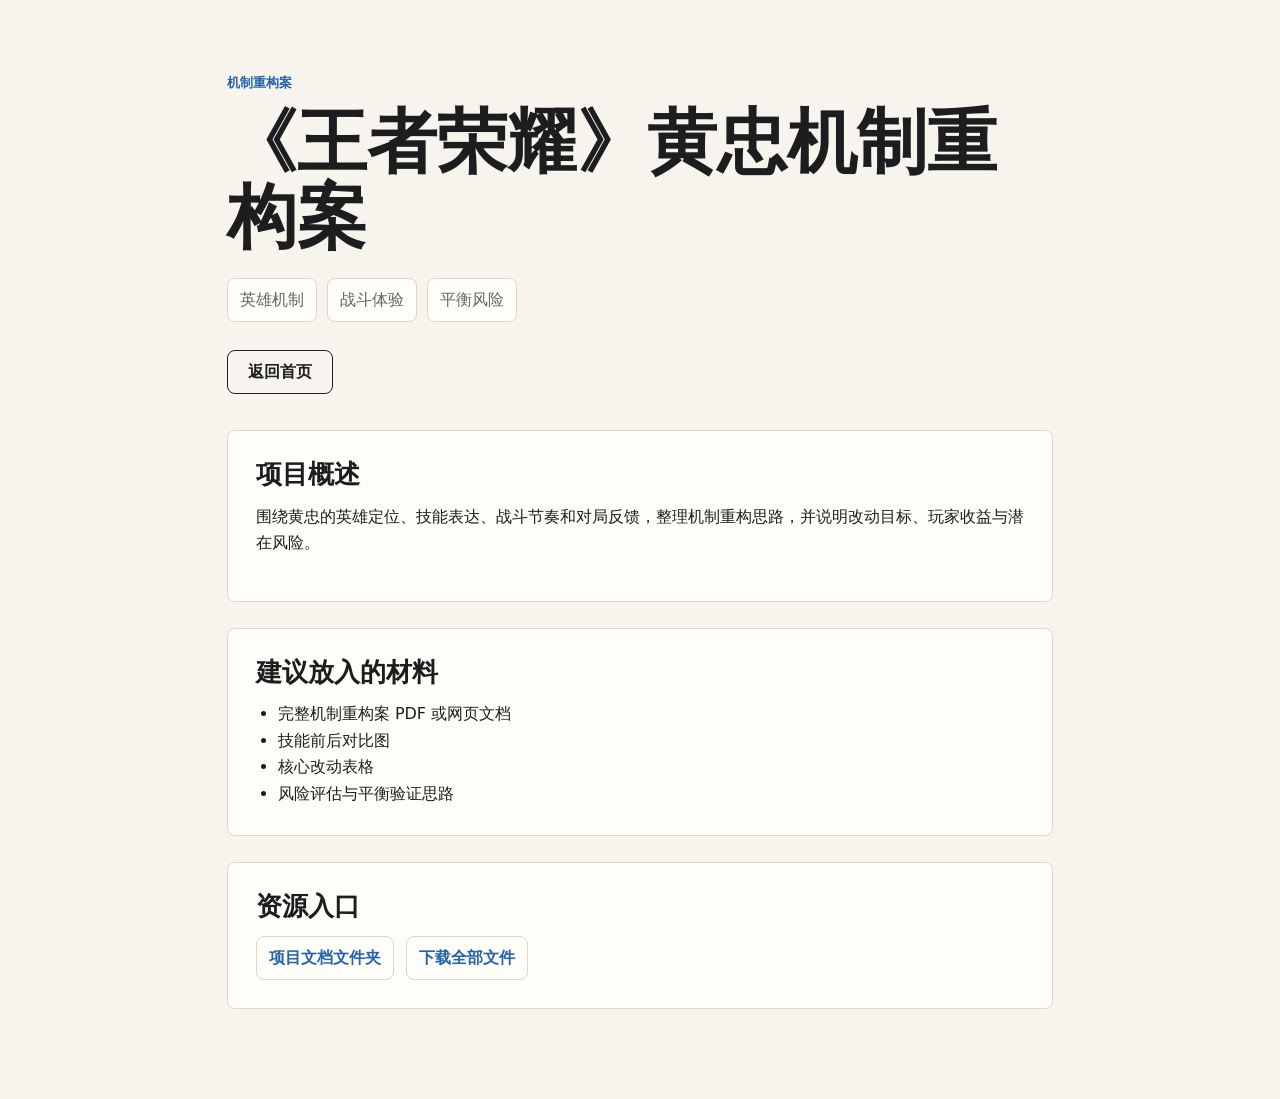
==== projects/01-huangzhong-rework/index.html @ 5733d49c "Add Chinese portfolio homepage" ====
<!doctype html>
<html lang="zh-CN">
  <head>
    <meta charset="utf-8" />
    <meta name="viewport" content="width=device-width, initial-scale=1" />
    <title>《王者荣耀》黄忠机制重构案</title>
    <link rel="stylesheet" href="../../assets/css/site.css" />
  </head>
  <body>
    <main class="project-page">
      <header>
        <p class="eyebrow">机制重构案</p>
        <h1>《王者荣耀》黄忠机制重构案</h1>
        <div class="project-meta">
          <span>英雄机制</span>
          <span>战斗体验</span>
          <span>平衡风险</span>
        </div>
        <a class="button secondary" href="../../index.html">返回首页</a>
      </header>

      <section class="content-block">
        <h2>项目概述</h2>
        <p>围绕黄忠的英雄定位、技能表达、战斗节奏和对局反馈，整理机制重构思路，并说明改动目标、玩家收益与潜在风险。</p>
      </section>

      <section class="content-block">
        <h2>建议放入的材料</h2>
        <ul>
          <li>完整机制重构案 PDF 或网页文档</li>
          <li>技能前后对比图</li>
          <li>核心改动表格</li>
          <li>风险评估与平衡验证思路</li>
        </ul>
      </section>

      <section class="content-block">
        <h2>资源入口</h2>
        <div class="resource-list">
          <a class="resource-link" href="docs/">项目文档文件夹</a>
          <a class="resource-link" href="../../downloads/01-huangzhong-rework.zip">下载全部文件</a>
        </div>
      </section>
    </main>
  </body>
</html>
---- assets/css/site.css ----
:root {
  color-scheme: light;
  --bg: #f7f4ed;
  --paper: #fffdf8;
  --ink: #1d1d1f;
  --muted: #66645e;
  --line: #ded6c8;
  --accent: #2364aa;
  --accent-strong: #174a7e;
  --warm: #c8512f;
  --green: #2d6a4f;
  --shadow: 0 18px 50px rgba(41, 35, 25, 0.12);
}

* {
  box-sizing: border-box;
}

html {
  scroll-behavior: smooth;
}

body {
  margin: 0;
  background: var(--bg);
  color: var(--ink);
  font-family:
    "Microsoft YaHei",
    "PingFang SC",
    system-ui,
    -apple-system,
    BlinkMacSystemFont,
    "Segoe UI",
    sans-serif;
  line-height: 1.65;
}

a {
  color: inherit;
  text-decoration: none;
}

.site-header {
  position: sticky;
  top: 0;
  z-index: 10;
  display: flex;
  align-items: center;
  justify-content: space-between;
  gap: 24px;
  min-height: 72px;
  padding: 0 6vw;
  border-bottom: 1px solid rgba(222, 214, 200, 0.82);
  background: rgba(247, 244, 237, 0.92);
  backdrop-filter: blur(16px);
}

.brand {
  display: inline-flex;
  align-items: center;
  gap: 10px;
  font-weight: 700;
}

.brand-mark {
  display: grid;
  width: 34px;
  height: 34px;
  place-items: center;
  border-radius: 8px;
  background: var(--ink);
  color: var(--paper);
  font-size: 18px;
}

.nav {
  display: flex;
  align-items: center;
  gap: 22px;
  color: var(--muted);
  font-size: 15px;
}

.nav a:hover {
  color: var(--ink);
}

.hero {
  display: grid;
  grid-template-columns: minmax(0, 1fr) 360px;
  gap: 48px;
  align-items: end;
  min-height: calc(100vh - 72px);
  padding: 12vh 6vw 9vh;
  border-bottom: 1px solid var(--line);
}

.hero-copy {
  max-width: 850px;
}

.eyebrow {
  margin: 0 0 12px;
  color: var(--accent);
  font-size: 13px;
  font-weight: 700;
  letter-spacing: 0;
  text-transform: uppercase;
}

h1,
h2,
h3,
p {
  margin-top: 0;
}

h1 {
  max-width: 780px;
  margin-bottom: 24px;
  font-size: clamp(44px, 8vw, 88px);
  line-height: 1.06;
  letter-spacing: 0;
}

h2 {
  margin-bottom: 0;
  font-size: clamp(28px, 4vw, 44px);
  line-height: 1.18;
  letter-spacing: 0;
}

h3 {
  margin-bottom: 10px;
  font-size: 22px;
  line-height: 1.28;
  letter-spacing: 0;
}

.hero-summary {
  max-width: 720px;
  margin-bottom: 32px;
  color: var(--muted);
  font-size: 19px;
}

.hero-actions,
.contact-actions {
  display: flex;
  flex-wrap: wrap;
  gap: 14px;
}

.button {
  display: inline-flex;
  align-items: center;
  justify-content: center;
  min-height: 44px;
  padding: 0 20px;
  border: 1px solid var(--ink);
  border-radius: 8px;
  font-weight: 700;
}

.button.primary {
  background: var(--ink);
  color: var(--paper);
}

.button.secondary {
  background: transparent;
}

.hero-panel {
  display: grid;
  gap: 14px;
}

.hero-panel div {
  padding: 24px;
  border: 1px solid var(--line);
  border-radius: 8px;
  background: var(--paper);
  box-shadow: var(--shadow);
}

.hero-panel strong {
  display: block;
  margin-bottom: 4px;
  color: var(--warm);
  font-size: 42px;
  line-height: 1;
}

.hero-panel span {
  color: var(--muted);
}

.section {
  padding: 88px 6vw;
  border-bottom: 1px solid var(--line);
}

.section-heading {
  display: flex;
  align-items: end;
  justify-content: space-between;
  gap: 24px;
  margin-bottom: 34px;
}

.project-grid {
  display: grid;
  grid-template-columns: repeat(3, minmax(0, 1fr));
  gap: 22px;
}

.project-card,
.document-card,
.list-panel {
  border: 1px solid var(--line);
  border-radius: 8px;
  background: var(--paper);
}

.project-card {
  overflow: hidden;
}

.project-cover {
  min-height: 210px;
  background:
    linear-gradient(135deg, rgba(29, 29, 31, 0.18), rgba(29, 29, 31, 0.02)),
    #d9cfbd;
}

.cover-strategy {
  background:
    linear-gradient(135deg, rgba(200, 81, 47, 0.88), rgba(35, 100, 170, 0.38)),
    #d6c4a9;
}

.cover-demo {
  background:
    linear-gradient(135deg, rgba(35, 100, 170, 0.9), rgba(45, 106, 79, 0.46)),
    #b8c6c9;
}

.cover-survivor {
  background:
    linear-gradient(135deg, rgba(45, 106, 79, 0.92), rgba(200, 81, 47, 0.42)),
    #c7d2b8;
}

.project-body {
  padding: 24px;
}

.project-body p {
  color: var(--muted);
}

.project-body a {
  display: inline-flex;
  color: var(--accent);
  font-weight: 700;
}

.card-actions {
  display: flex;
  flex-wrap: wrap;
  gap: 12px 16px;
  margin-top: 8px;
}

.tag {
  margin-bottom: 8px;
  color: var(--warm) !important;
  font-size: 13px;
  font-weight: 700;
}

.split-section {
  display: grid;
  grid-template-columns: 0.85fr 1.15fr;
  gap: 48px;
  align-items: start;
}

.list-panel {
  overflow: hidden;
}

.work-row {
  display: grid;
  gap: 4px;
  padding: 22px 24px;
  border-bottom: 1px solid var(--line);
}

.work-row:last-child {
  border-bottom: 0;
}

.work-row span {
  font-size: 20px;
  font-weight: 700;
}

.work-row small {
  color: var(--muted);
  font-size: 14px;
}

.document-grid {
  display: grid;
  grid-template-columns: repeat(4, minmax(0, 1fr));
  gap: 16px;
}

.document-card {
  display: grid;
  gap: 10px;
  min-height: 150px;
  padding: 22px;
}

.document-card strong {
  font-size: 18px;
  line-height: 1.35;
}

.document-card span {
  color: var(--muted);
  font-size: 14px;
}

.contact-section {
  display: flex;
  align-items: center;
  justify-content: space-between;
  gap: 32px;
}

.release-panel {
  display: flex;
  align-items: center;
  justify-content: space-between;
  gap: 24px;
  padding: 28px;
  border: 1px solid var(--line);
  border-radius: 8px;
  background: var(--paper);
}

.release-panel h3 {
  margin-bottom: 8px;
}

.release-panel p {
  max-width: 700px;
  margin-bottom: 0;
  color: var(--muted);
}

.footer {
  display: flex;
  flex-wrap: wrap;
  justify-content: space-between;
  gap: 16px;
  padding: 28px 6vw;
  color: var(--muted);
  font-size: 14px;
}

.project-page {
  max-width: 980px;
  margin: 0 auto;
  padding: 72px 6vw 90px;
}

.project-page header {
  margin-bottom: 36px;
}

.project-page h1 {
  font-size: clamp(38px, 6vw, 70px);
}

.project-meta {
  display: flex;
  flex-wrap: wrap;
  gap: 10px;
  margin-bottom: 28px;
}

.project-meta span,
.resource-link {
  border: 1px solid var(--line);
  border-radius: 8px;
  background: var(--paper);
  padding: 8px 12px;
  color: var(--muted);
}

.content-block {
  margin-top: 26px;
  padding: 28px;
  border: 1px solid var(--line);
  border-radius: 8px;
  background: var(--paper);
}

.content-block h2 {
  margin-bottom: 14px;
  font-size: 26px;
}

.content-block ul {
  margin: 0;
  padding-left: 22px;
}

.resource-list {
  display: flex;
  flex-wrap: wrap;
  gap: 12px;
}

.resource-link {
  display: inline-flex;
  color: var(--accent);
  font-weight: 700;
}

@media (max-width: 900px) {
  .site-header {
    position: static;
    align-items: flex-start;
    flex-direction: column;
    padding-top: 18px;
    padding-bottom: 18px;
  }

  .nav {
    flex-wrap: wrap;
    gap: 14px;
  }

  .hero,
  .split-section {
    grid-template-columns: 1fr;
  }

  .hero {
    min-height: auto;
    padding-top: 72px;
  }

  .project-grid,
  .document-grid {
    grid-template-columns: 1fr;
  }

  .section-heading,
  .contact-section,
  .release-panel {
    align-items: flex-start;
    flex-direction: column;
  }
}
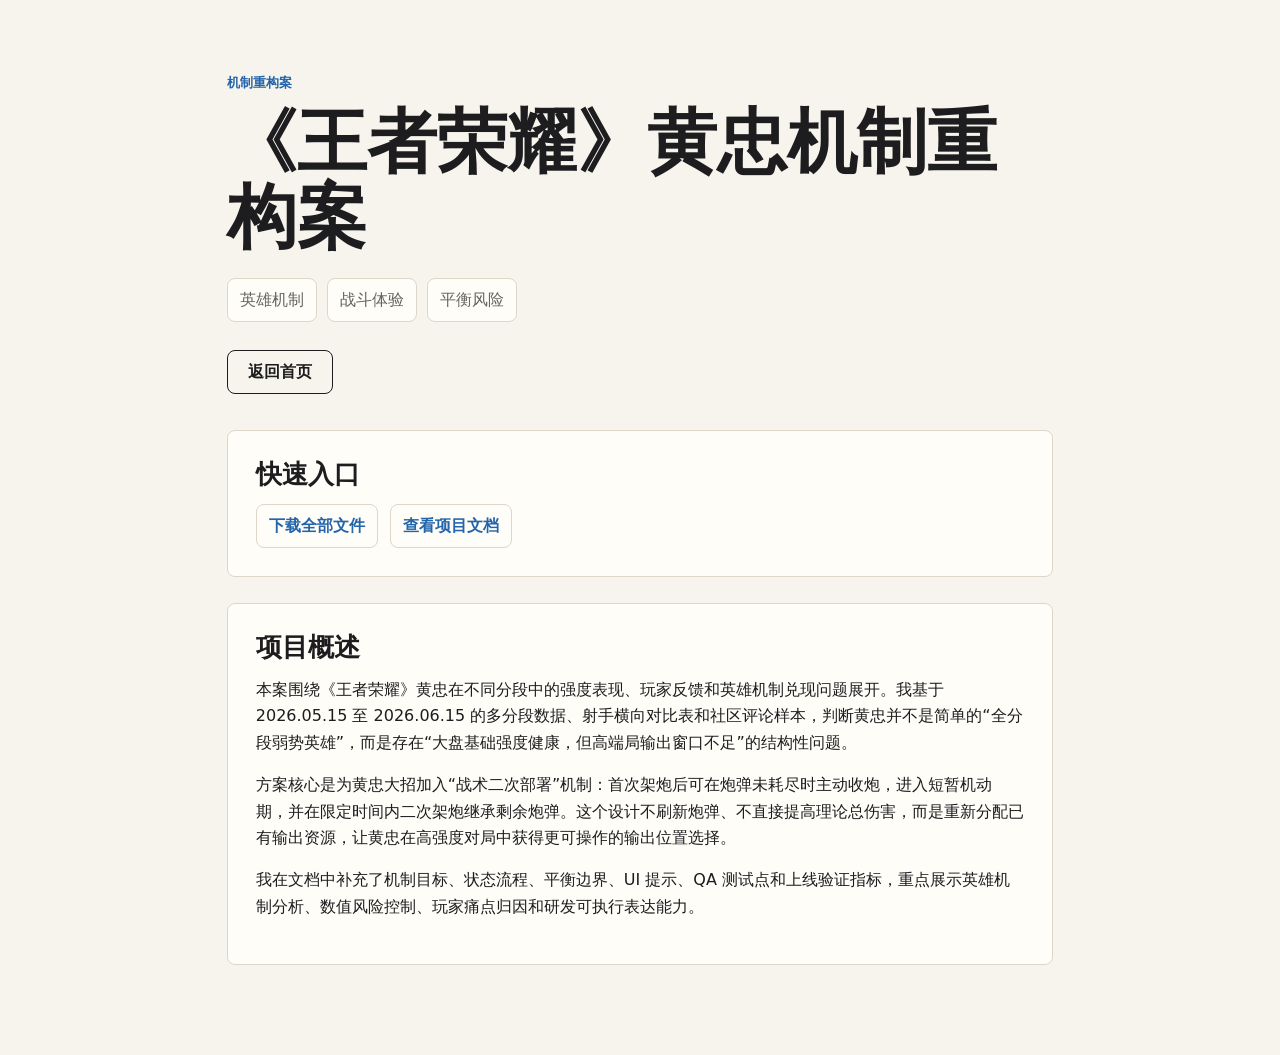
==== commit b9cfcbbe: "Polish project detail pages" ====
--- a/projects/01-huangzhong-rework/index.html
+++ b/projects/01-huangzhong-rework/index.html
@@ -20,26 +20,18 @@
       </header>
 
       <section class="content-block">
-        <h2>项目概述</h2>
-        <p>围绕黄忠的英雄定位、技能表达、战斗节奏和对局反馈，整理机制重构思路，并说明改动目标、玩家收益与潜在风险。</p>
+        <h2>快速入口</h2>
+        <div class="resource-list">
+          <a class="resource-link" href="../../downloads/01-huangzhong-rework.zip">下载全部文件</a>
+          <a class="resource-link" href="docs/">查看项目文档</a>
+        </div>
       </section>
 
       <section class="content-block">
-        <h2>建议放入的材料</h2>
-        <ul>
-          <li>完整机制重构案 PDF 或网页文档</li>
-          <li>技能前后对比图</li>
-          <li>核心改动表格</li>
-          <li>风险评估与平衡验证思路</li>
-        </ul>
-      </section>
-
-      <section class="content-block">
-        <h2>资源入口</h2>
-        <div class="resource-list">
-          <a class="resource-link" href="docs/">项目文档文件夹</a>
-          <a class="resource-link" href="../../downloads/01-huangzhong-rework.zip">下载全部文件</a>
-        </div>
+        <h2>项目概述</h2>
+        <p>本案围绕《王者荣耀》黄忠在不同分段中的强度表现、玩家反馈和英雄机制兑现问题展开。我基于 2026.05.15 至 2026.06.15 的多分段数据、射手横向对比表和社区评论样本，判断黄忠并不是简单的“全分段弱势英雄”，而是存在“大盘基础强度健康，但高端局输出窗口不足”的结构性问题。</p>
+        <p>方案核心是为黄忠大招加入“战术二次部署”机制：首次架炮后可在炮弹未耗尽时主动收炮，进入短暂机动期，并在限定时间内二次架炮继承剩余炮弹。这个设计不刷新炮弹、不直接提高理论总伤害，而是重新分配已有输出资源，让黄忠在高强度对局中获得更可操作的输出位置选择。</p>
+        <p>我在文档中补充了机制目标、状态流程、平衡边界、UI 提示、QA 测试点和上线验证指标，重点展示英雄机制分析、数值风险控制、玩家痛点归因和研发可执行表达能力。</p>
       </section>
     </main>
   </body>
